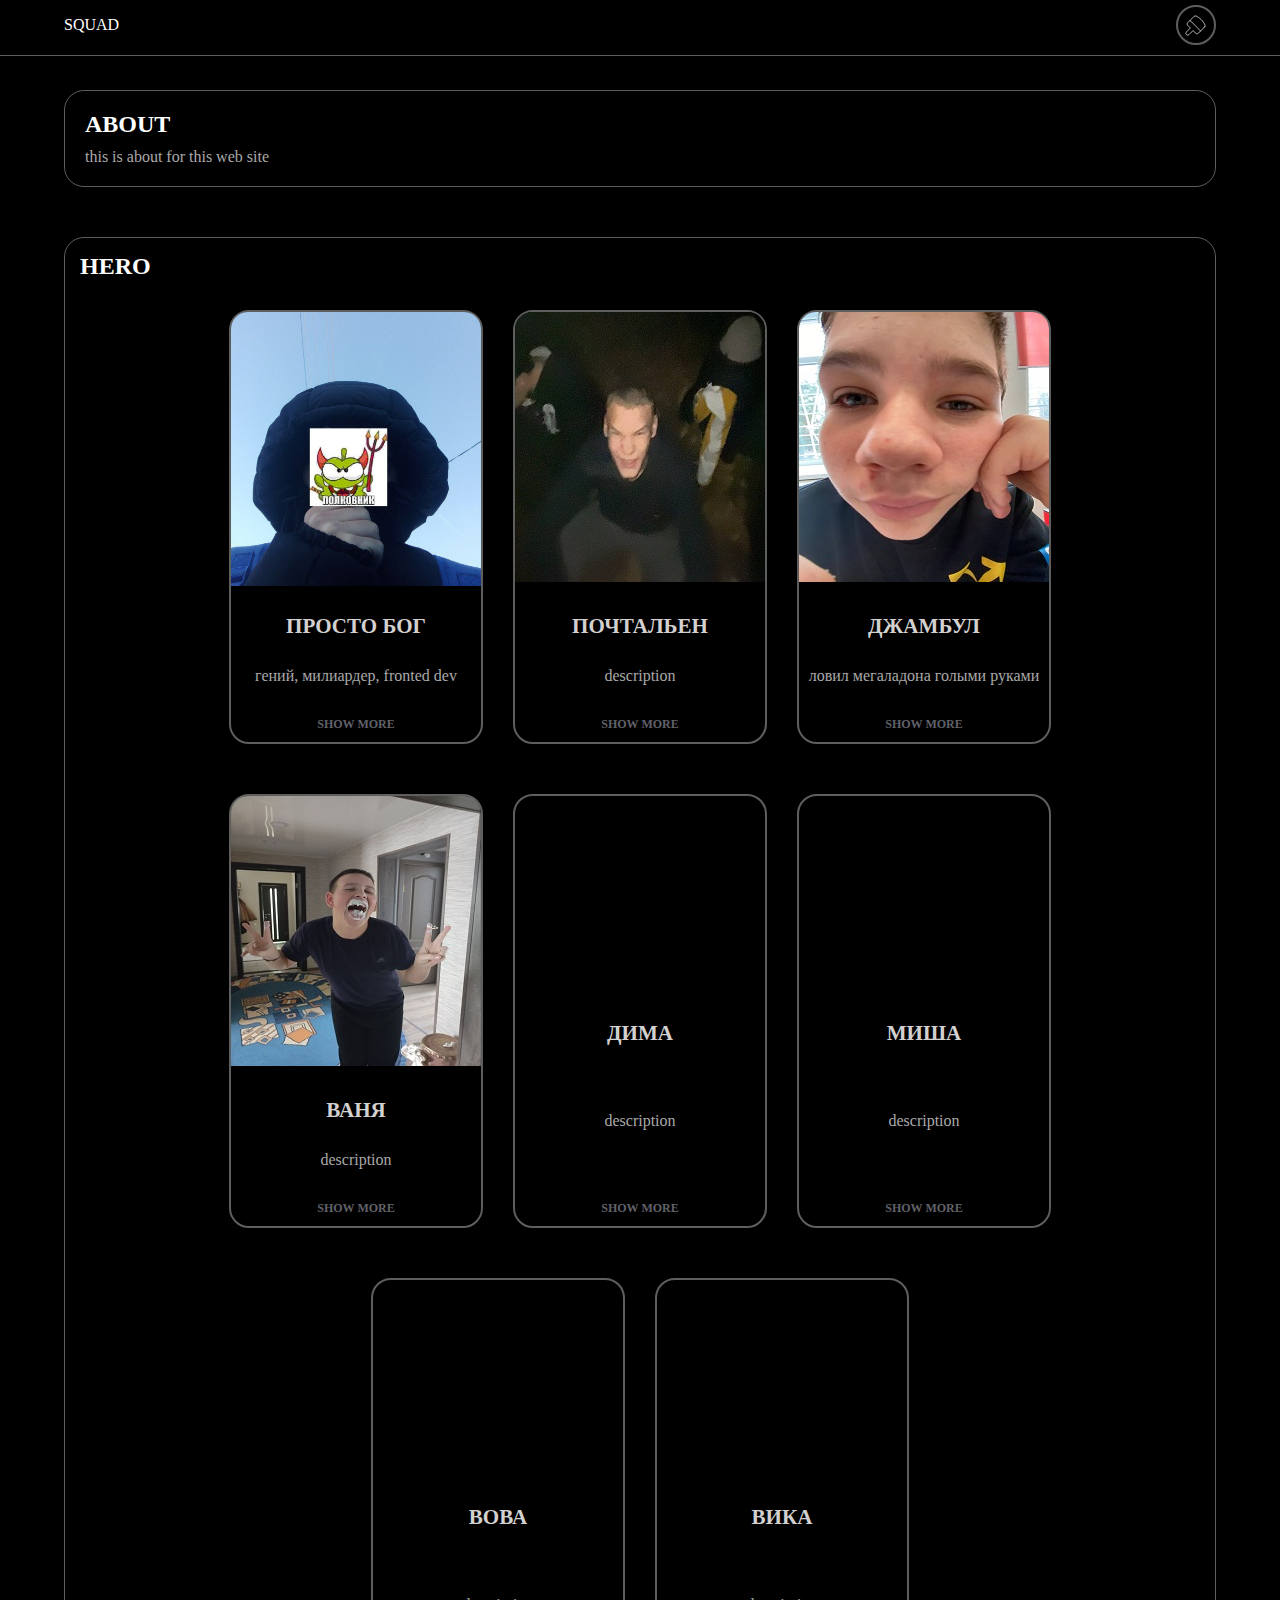
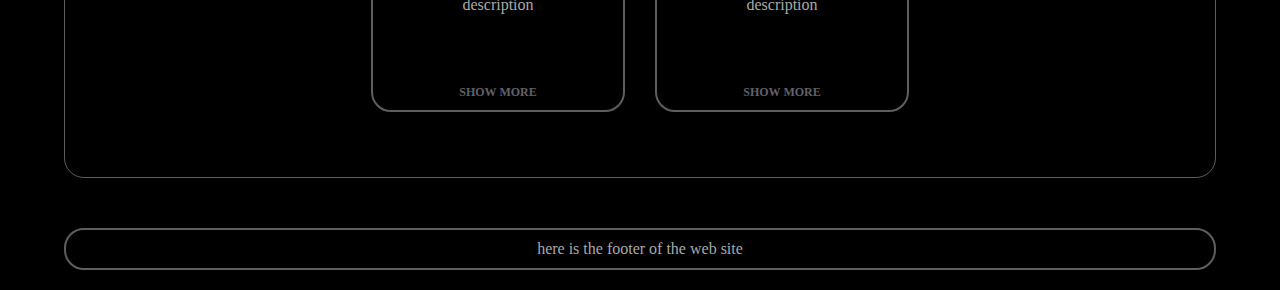
==== index.html @ 808b36e7 "Add files via upload" ====
<!DOCTYPE html>
<html lang="en">
<head>
    <meta charset="UTF-8">
    <meta http-equiv="X-UA-Compatible" content="IE=edge">
    <meta name="viewport" content="width=device-width, initial-scale=1.0">
    <title>web</title>
    <link rel="stylesheet" href="style.css">
</head>
<body class="">
    <header class="black-mode">
            <div class="container">
                <div class="header-box">
                    <a class="logo"  href="#">squad</a>
                    <div class="menu">
                        <button class="thems"><div class="svg-logo svg-logo-white"></div></button>
                    </div>
                </div>
            </div>
    </header>
    <main>
        <div class="container">
            <section class="about">
                <div class="about-head"><h2>about</h2></div>
                <div class="about-content"><p>this is about for this web site</p></div>
            </section>
            <section class="heros">
                <div class="hero-head">
                    <h2>hero</h2>
                </div>
                <div class="hero-content">
                        <div class="card">
                            <div class="card-image">
                                <img src="images/god.jpg" alt="">
                            </div>
                            <div class="card-info">
                                <div class="card-name">
                                    <h3>просто бог</h3>
                                </div>
                                <div class="card-description">
                                    <p>гений, милиардер, fronted dev</p>
                                </div>
                            </div>
                            <a class="show-more" href="profile/god.html">show more</a>
                        </div>
                        <div class="card">
                            <div class="card-image">
                                <img src="images/danil.jpg" alt="">
                            </div>
                            <div class="card-info">
                                <div class="card-name">
                                    <h3>почтальен</h3>
                                </div>
                                <div class="card-description">
                                    <p>description</p>
                                </div>
                            </div>
                            <a class="show-more" href="">show more</a>
                        </div>
                        <div class="card">
                            <div class="card-image">
                                <img src="images/serGay.jpg" alt="">
                            </div>
                            <div class="card-info">
                                <div class="card-name">
                                    <h3>джамбул</h3>
                                </div>
                                <div class="card-description">
                                    <p>ловил мегаладона голыми руками</p>
                                </div>
                            </div>
                            <a class="show-more" href="">show more</a>
                        </div>
                        <div class="card">
                            <div class="card-image">
                                <img src="images/vania.jpg" alt="">
                            </div>
                            <div class="card-info">
                                <div class="card-name">
                                    <h3>ваня</h3>
                                </div>
                                <div class="card-description">
                                    <p>description</p>
                                </div>
                            </div>
                            <a class="show-more" href="">show more</a>
                        </div>
                        <div class="card">
                            <div class="card-image">
                                <img src="" alt="">
                            </div>
                            <div class="card-info">
                                <div class="card-name">
                                    <h3>дима</h3>
                                </div>
                                <div class="card-description">
                                    <p>description</p>
                                </div>
                            </div>
                            <a class="show-more" href="">show more</a>
                        </div>
                        <div class="card">
                            <div class="card-image">
                                <img src="" alt="">
                            </div>
                            <div class="card-info">
                                <div class="card-name">
                                    <h3>миша</h3>
                                </div>
                                <div class="card-description">
                                    <p>description</p>
                                </div>
                            </div>
                            <a class="show-more" href="">show more</a>
                        </div>
                        <div class="card">
                            <div class="card-image">
                                <img src="" alt="">
                            </div>
                            <div class="card-info">
                                <div class="card-name">
                                    <h3>вова</h3>
                                </div>
                                <div class="card-description">
                                    <p>description</p>
                                </div>
                            </div>
                            <a class="show-more" href="">show more</a>
                        </div>
                        <div class="card">
                            <div class="card-image">
                                <img src="" alt="">
                            </div>
                            <div class="card-info">
                                <div class="card-name">
                                    <h3>вика</h3>
                                </div>
                                <div class="card-description">
                                    <p>description</p>
                                </div>
                            </div>
                            <a class="show-more" href="">show more</a>
                        </div>
                </div>
            </section>
        </div>
     </main>
     <div class="container">
        <footer>
            <p>here is the footer of the web site</p>
        </footer>
     </div>
</body>
</html>
---- style.css ----
body    {
    margin: 0px;
    width: 100%;
    box-sizing: border-box;
    background-color: black;
    text-transform: uppercase;
    font-family: 'Microsoft PhagsPa';
    font-weight: 500;
    color: white;
}

a   {
    text-decoration: none;
    color: white;
}

h1,h2,h3,h4,h5,h6,p {
    margin: 0px;
}

.white-mode  {
    background-color: whitesmoke;
    color:black;
}

.white-img   {
    color: aliceblue;
} 

.black-mode  {
    background-color: black;
}

.container  {
    width: 90%;
    margin: 0px auto;
    display: flex;
    flex-direction: column;
}

header  {
    width: 100%;
    height: 50px;
    display: flex;
    align-items: center;
    margin-bottom: 50px;
    border-bottom: 1px solid rgb(95, 94, 94);
    padding-bottom: 5px;
    position: fixed;
}

.header-box     {
    display: flex;
    flex-wrap: wrap;
    justify-content: space-between;
    align-items: center;
    width: 100%;
}

.thems  {
    border-radius: 50%;
    padding: 5px;
    width: 40px;
    height: 40px;
    border: 2px rgb(95, 94, 94) solid;
    background-color: transparent ;
}

.svg-logo-white   {
    height: 25px;
    width: 25px;
    background: url(images/icon/icon-white.svg);
}

.svg-logo-black  {
    height: 25px;
    width: 25px;
    background: url(images/icon/icon-black.svg);
}

.about {
    margin-bottom: 50px;
    margin-top: 90px;
    padding: 20px;
    border: 1px solid rgb(95, 94, 94);
    border-radius: 20px;
}

.about-head {
    margin-bottom: 10px;
}

.about-content  {
    word-break: break-all;
    color: darkgray;
    text-transform: none;
}

.heros {
    padding: 15px;
    border: 1px solid rgb(95, 94, 94);
    border-radius: 20px;
    margin-bottom: 50px;
}

.hero-head  {
    margin-bottom: 30px;
}

.hero-content   {
    display: flex;
    justify-content: center;
    flex-wrap: wrap;
}

.card   {
    width: 250px;
    height: 430px;
    display: flex;
    border-radius: 20px;
    border: 2px solid rgb(95, 94, 94);
    flex-direction: column;
    align-items: center;
    margin: 0px 15px 50px 15px;
}

.card-image {
    height: 270px;
    width: 100%;
}

.card-image  img{
    width: 100%;
    height: 270px;
    height: auto;
    border-radius: 17px 17px 0px 0px;
}

.card-info  {
    box-sizing: border-box;
    display: flex;
    width: 100%;
    height: 100%;
    flex-direction: column;
    justify-content: space-evenly;
    padding: 5px;
    align-items: center;
}

.card-name  {
    font-size: 18px;
    font-weight: 500;
    color: rgb(211, 208, 208);
}

.card-description    {
    color:darkgray ;
    font-size: 16px;
    font-weight: 500;
    text-transform: none;
    text-align: center;
}

.show-more  {
    font-size: 12px;
    color: rgb(97, 97, 105);
    font-weight: 600;
    transition: .4s;
    margin-bottom: 10px;
}

.show-more:hover    {
    color: rgb(75, 75, 99);
}

footer  {
    display: flex;
    padding: 10px;
    margin-bottom: 20px;
    border-radius: 20px;
    border: 2px solid rgb(95, 94, 94);
    color: darkgrey;
    text-transform: none;
    justify-content: center;
}
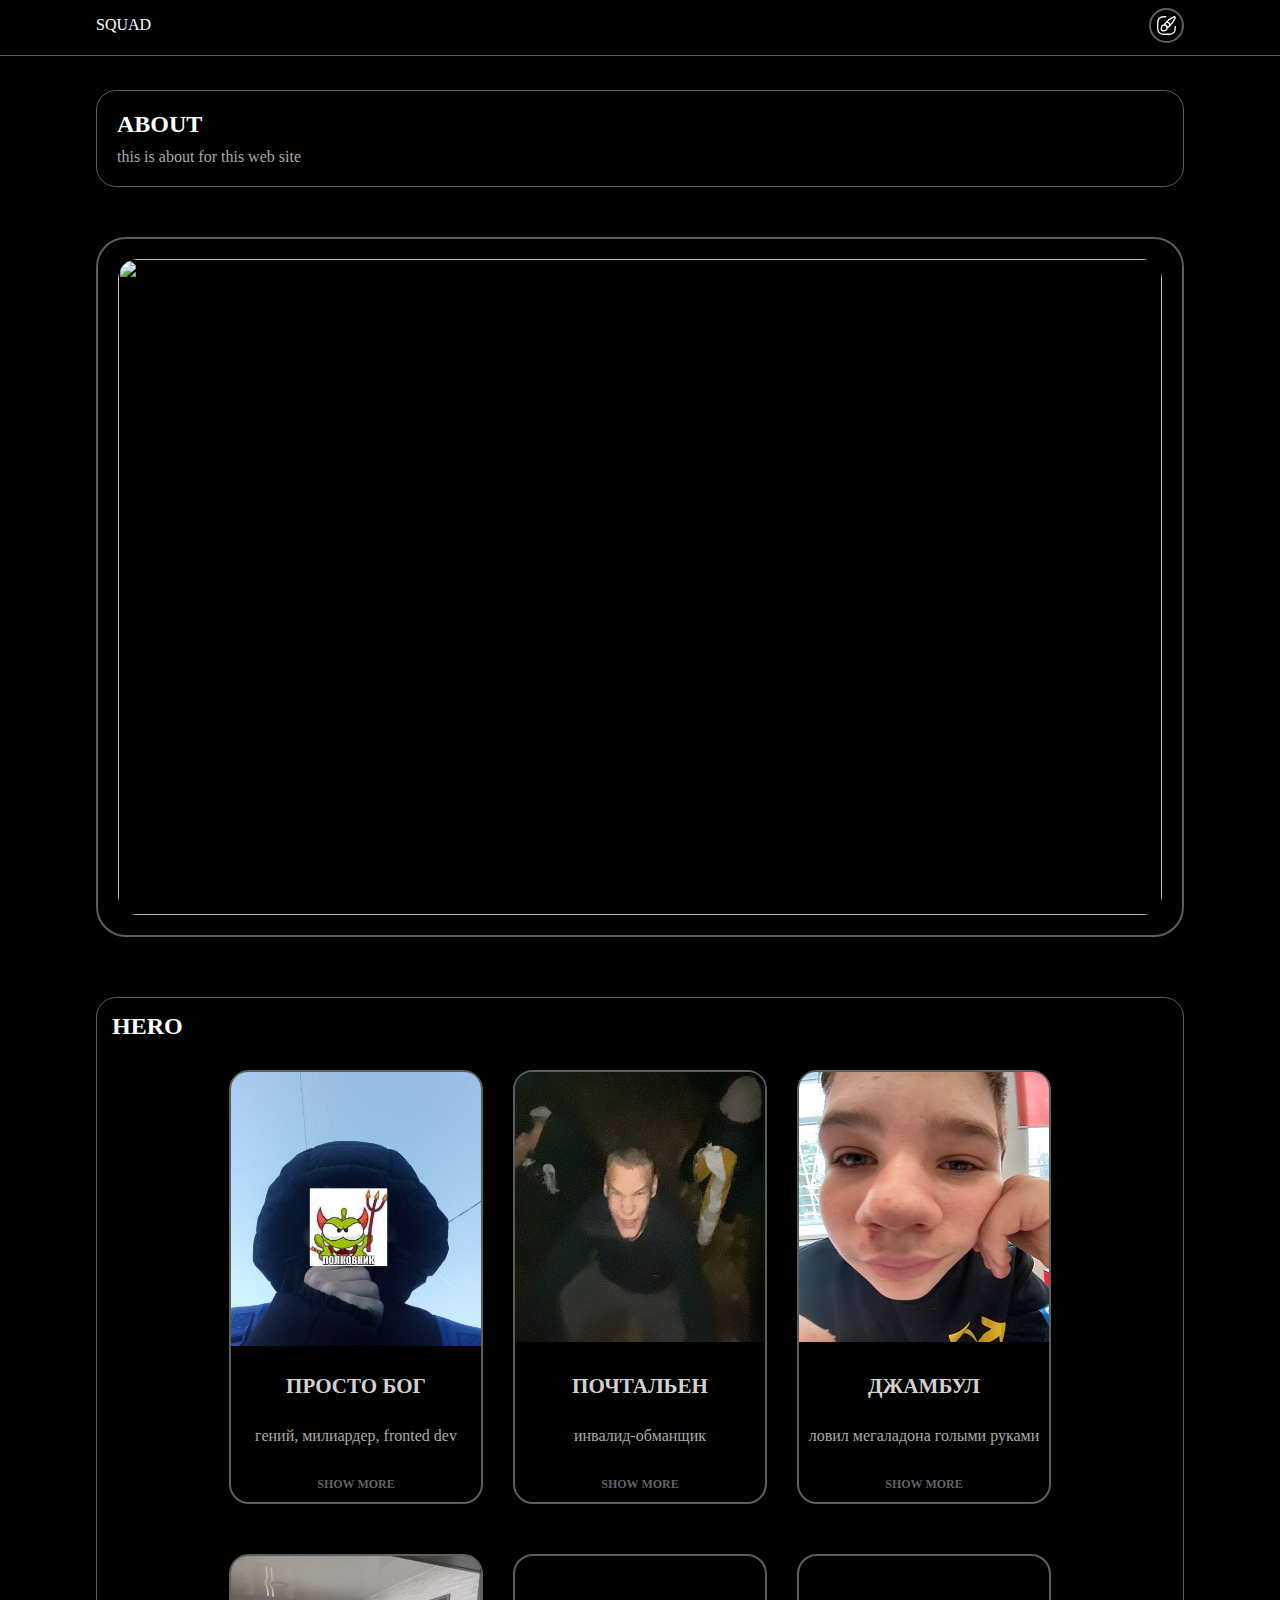
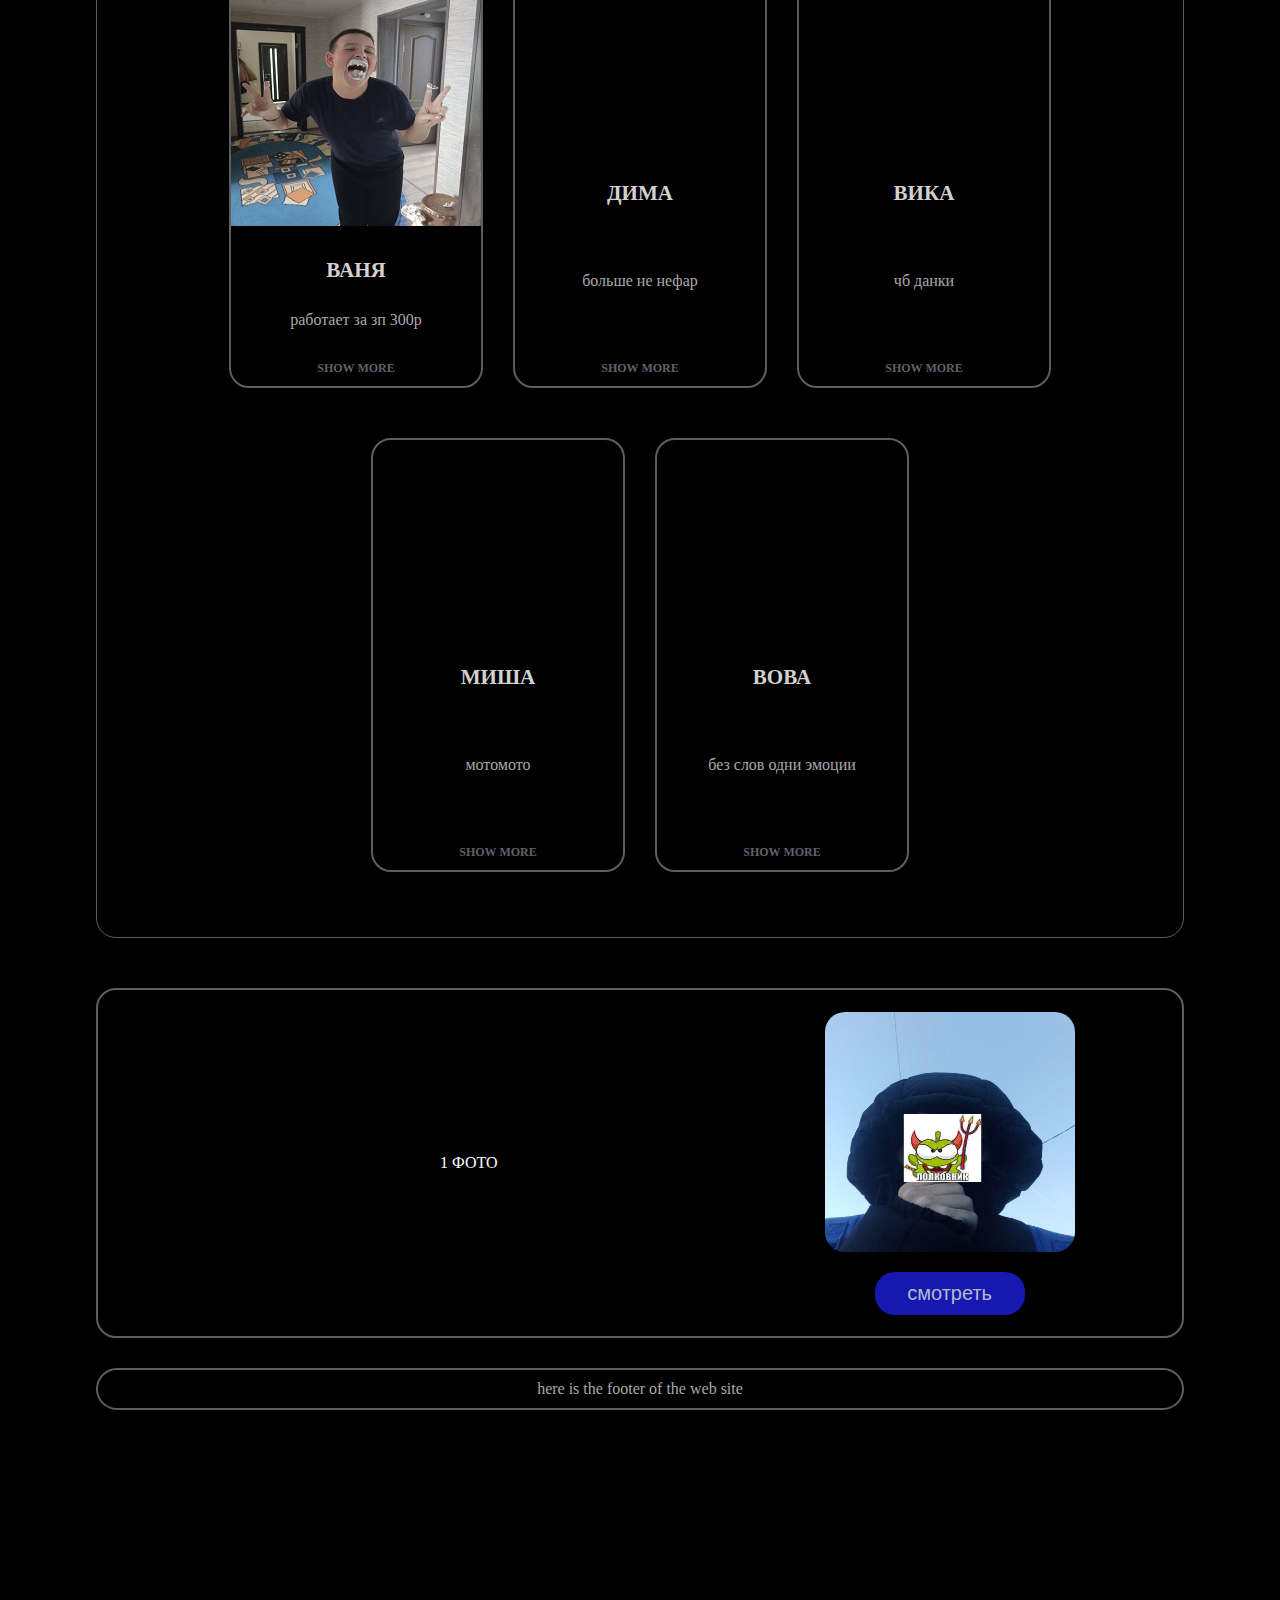
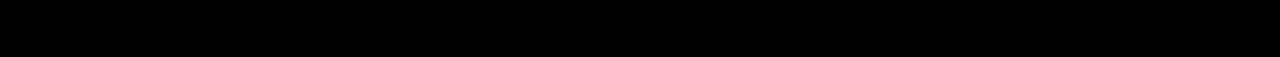
==== commit 21fe1ecb: "Add files via upload" ====
--- a/index.html
+++ b/index.html
@@ -5,15 +5,46 @@
     <meta http-equiv="X-UA-Compatible" content="IE=edge">
     <meta name="viewport" content="width=device-width, initial-scale=1.0">
     <title>web</title>
-    <link rel="stylesheet" href="style.css">
+    <link rel="stylesheet" href="css/style.css">
+    <link rel="stylesheet" href="css/black-style.css">
+    <script src="main.js" defer></script>
 </head>
 <body class="">
-    <header class="black-mode">
+    <script>
+            const theme = localStorage.getItem("theme")
+            if (theme)  {
+                document.body.classList.add(theme)
+            }
+    </script>
+    <header class="">
             <div class="container">
                 <div class="header-box">
                     <a class="logo"  href="#">squad</a>
                     <div class="menu">
-                        <button class="thems"><div class="svg-logo svg-logo-white"></div></button>
+                        <button class="thems">
+                            <svg viewBox="0 0 24 24"
+                             fill="none" 
+                             class="black-logo">
+                             <g id="SVGRepo_bgCarrier" stroke-width="0"></g>
+                             <g id="SVGRepo_tracerCarrier" stroke-linecap="round" stroke-linejoin="round"></g>
+                             <g id="SVGRepo_iconCarrier"> 
+                                <path d="M10.97 2H8.97C3.97 2 1.97 4 1.97 9V15C1.97 20 3.97 22 8.97 22H14.97C19.97 22 21.97 20 21.97 15V13" stroke="#292D32" stroke-width="1.5" stroke-linecap="round" stroke-linejoin="round"></path>
+                                <path d="M21.88 3.55998C20.65 6.62998 17.56 10.81 14.98 12.88L13.4 14.14C13.2 14.29 13 14.41 12.77 14.5C12.77 14.35 12.76 14.2 12.74 14.04C12.65 13.37 12.35 12.74 11.81 12.21C11.26 11.66 10.6 11.35 9.92 11.26C9.76 11.25 9.6 11.24 9.44 11.25C9.53 11 9.66 10.77 9.83 10.58L11.09 8.99998C13.16 6.41998 17.35 3.30998 20.41 2.07998C20.88 1.89998 21.34 2.03998 21.63 2.32998C21.93 2.62998 22.07 3.08998 21.88 3.55998Z" stroke="#292D32" stroke-width="1.5" stroke-linecap="round" stroke-linejoin="round"></path> 
+                                <path d="M12.78 14.49C12.78 15.37 12.44 16.21 11.81 16.85C11.32 17.34 10.66 17.68 9.87 17.78L7.9 17.99C6.83 18.11 5.91 17.2 6.03 16.11L6.24 14.14C6.43 12.39 7.89 11.27 9.45 11.24C9.61 11.23 9.77 11.24 9.93 11.25C10.61 11.34 11.27 11.65 11.82 12.2C12.36 12.74 12.66 13.36 12.75 14.03C12.77 14.19 12.78 14.35 12.78 14.49Z" stroke="#292D32" stroke-width="1.5" stroke-linecap="round" stroke-linejoin="round"></path> <path d="M15.82 11.9799C15.82 9.88994 14.13 8.18994 12.03 8.18994" stroke="#292D32" stroke-width="1.5" stroke-linecap="round" stroke-linejoin="round"></path> 
+                            </g></svg>
+
+                            <svg viewBox="0 0 24 24"
+                             fill="none" 
+                             class="white-logo">
+                             <g id="SVGRepo_bgCarrier" stroke-width="0"></g>
+                             <g id="SVGRepo_tracerCarrier" stroke-linecap="round" stroke-linejoin="round"></g>
+                             <g id="SVGRepo_iconCarrier"> 
+                                <path d="M10.97 2H8.97C3.97 2 1.97 4 1.97 9V15C1.97 20 3.97 22 8.97 22H14.97C19.97 22 21.97 20 21.97 15V13" stroke="#ffffff" stroke-width="1.5" stroke-linecap="round" stroke-linejoin="round"></path>
+                                <path d="M21.88 3.55998C20.65 6.62998 17.56 10.81 14.98 12.88L13.4 14.14C13.2 14.29 13 14.41 12.77 14.5C12.77 14.35 12.76 14.2 12.74 14.04C12.65 13.37 12.35 12.74 11.81 12.21C11.26 11.66 10.6 11.35 9.92 11.26C9.76 11.25 9.6 11.24 9.44 11.25C9.53 11 9.66 10.77 9.83 10.58L11.09 8.99998C13.16 6.41998 17.35 3.30998 20.41 2.07998C20.88 1.89998 21.34 2.03998 21.63 2.32998C21.93 2.62998 22.07 3.08998 21.88 3.55998Z" stroke="#ffffff" stroke-width="1.5" stroke-linecap="round" stroke-linejoin="round"></path> 
+                                <path d="M12.78 14.49C12.78 15.37 12.44 16.21 11.81 16.85C11.32 17.34 10.66 17.68 9.87 17.78L7.9 17.99C6.83 18.11 5.91 17.2 6.03 16.11L6.24 14.14C6.43 12.39 7.89 11.27 9.45 11.24C9.61 11.23 9.77 11.24 9.93 11.25C10.61 11.34 11.27 11.65 11.82 12.2C12.36 12.74 12.66 13.36 12.75 14.03C12.77 14.19 12.78 14.35 12.78 14.49Z" stroke="#ffffff" stroke-width="1.5" stroke-linecap="round" stroke-linejoin="round"></path> <path d="M15.82 11.9799C15.82 9.88994 14.13 8.18994 12.03 8.18994" stroke="#ffffff" stroke-width="1.5" stroke-linecap="round" stroke-linejoin="round"></path> 
+                            </g></svg>
+
+                        </button>
                     </div>
                 </div>
             </div>
@@ -24,6 +55,9 @@
                 <div class="about-head"><h2>about</h2></div>
                 <div class="about-content"><p>this is about for this web site</p></div>
             </section>
+            <section class="family-img">
+                <img src="images/family-img.jpg" alt="">
+            </section>
             <section class="heros">
                 <div class="hero-head">
                     <h2>hero</h2>
@@ -52,10 +86,10 @@
                                     <h3>почтальен</h3>
                                 </div>
                                 <div class="card-description">
-                                    <p>description</p>
-                                </div>
-                            </div>
-                            <a class="show-more" href="">show more</a>
+                                    <p>инвалид-обманщик</p>
+                                </div>
+                            </div>
+                            <a class="show-more" href="profile/danil.html">show more</a>
                         </div>
                         <div class="card">
                             <div class="card-image">
@@ -69,7 +103,7 @@
                                     <p>ловил мегаладона голыми руками</p>
                                 </div>
                             </div>
-                            <a class="show-more" href="">show more</a>
+                            <a class="show-more" href="profile/sergay.html">show more</a>
                         </div>
                         <div class="card">
                             <div class="card-image">
@@ -80,72 +114,97 @@
                                     <h3>ваня</h3>
                                 </div>
                                 <div class="card-description">
-                                    <p>description</p>
-                                </div>
-                            </div>
-                            <a class="show-more" href="">show more</a>
-                        </div>
-                        <div class="card">
-                            <div class="card-image">
-                                <img src="" alt="">
+                                    <p>работает за зп 300р</p>
+                                </div>
+                            </div>
+                            <a class="show-more" href="profile/vania.html">show more</a>
+                        </div>
+                        <div class="card">
+                            <div class="card-image">
+                                <img src="images/dima.jpg" alt="">
                             </div>
                             <div class="card-info">
                                 <div class="card-name">
                                     <h3>дима</h3>
                                 </div>
                                 <div class="card-description">
-                                    <p>description</p>
-                                </div>
-                            </div>
-                            <a class="show-more" href="">show more</a>
-                        </div>
-                        <div class="card">
-                            <div class="card-image">
-                                <img src="" alt="">
+                                    <p>больше не нефар</p>
+                                </div>
+                            </div>
+                            <a class="show-more" href="profile/dima.html">show more</a>
+                        </div>
+                        <div class="card">
+                            <div class="card-image">
+                                <img src="images/vika.jpg" alt="">
+                            </div>
+                            <div class="card-info">
+                                <div class="card-name">
+                                    <h3>вика</h3>
+                                </div>
+                                <div class="card-description">
+                                    <p>чб данки</p>
+                                </div>
+                            </div>
+                            <a class="show-more" href="profile/vika.html">show more</a>
+                        </div>
+                        <div class="card">
+                            <div class="card-image">
+                                <img src="images/misha.jpg" alt="">
                             </div>
                             <div class="card-info">
                                 <div class="card-name">
                                     <h3>миша</h3>
                                 </div>
                                 <div class="card-description">
-                                    <p>description</p>
-                                </div>
-                            </div>
-                            <a class="show-more" href="">show more</a>
-                        </div>
-                        <div class="card">
-                            <div class="card-image">
-                                <img src="" alt="">
+                                    <p>мотомото</p>
+                                </div>
+                            </div>
+                            <a class="show-more" href="profile/misha.html">show more</a>
+                        </div>
+                        <div class="card">
+                            <div class="card-image">
+                                <img src="images/vova.jpg" alt="">
                             </div>
                             <div class="card-info">
                                 <div class="card-name">
                                     <h3>вова</h3>
                                 </div>
                                 <div class="card-description">
-                                    <p>description</p>
-                                </div>
-                            </div>
-                            <a class="show-more" href="">show more</a>
-                        </div>
-                        <div class="card">
-                            <div class="card-image">
-                                <img src="" alt="">
-                            </div>
-                            <div class="card-info">
-                                <div class="card-name">
-                                    <h3>вика</h3>
-                                </div>
-                                <div class="card-description">
-                                    <p>description</p>
-                                </div>
-                            </div>
-                            <a class="show-more" href="">show more</a>
+                                    <p>без слов одни эмоции</p>
+                                </div>
+                            </div>
+                            <a class="show-more" href="profile/vova.html">show more</a>
                         </div>
                 </div>
             </section>
         </div>
      </main>
      <div class="container">
+        <section>
+            <div class="galery">
+                <div class="galery-box" id="1">
+                    <div class="modal">
+                        <span class="close-button">&times</span>
+                        <video class="video" src="" controls></video>
+                    </div>
+                    <div class="galery-desc">
+                        1 фото
+                    </div>
+                    <div class="galery-content">
+                        <img class="preview-video" src="images/god.jpg" alt="">
+                        <button class="play-button">смотреть</button>
+                    </div>
+                </div>
+                <div class="galery-box" id="2">
+                    <div class="galery-desc">
+
+                    </div>
+                    <div class="galery-content">
+
+                    </div>
+                </div>
+            </div>
+        </section>
         <footer>
             <p>here is the footer of the web site</p>
         </footer>
--- a/css/style.css
+++ b/css/style.css
@@ -0,0 +1,344 @@
+ * {
+    transition: .1s;
+}
+
+body    {
+    margin: 0px;
+    width: 100%;
+    box-sizing: border-box;
+    background-color: black;
+    text-transform: uppercase;
+    font-family: 'Microsoft PhagsPa';
+    font-weight: 500;
+    color: white;
+}
+
+a   {
+    text-decoration: none;
+    color: white;
+}
+
+h1,h2,h3,h4,h5,h6,p {
+    margin: 0px;
+}
+
+.white-mode  {
+    background-color: whitesmoke;
+    color:black;
+}
+
+.white-img   {
+    color: aliceblue;
+} 
+
+.black-mode  {
+    background-color: black;
+    color: azure;
+}
+
+.container  {
+    width: 85%;
+    margin: 0px auto;
+    display: flex;
+    flex-direction: column;
+}
+
+header  {
+    width: 100%;
+    height: 50px;
+    display: flex;
+    align-items: center;
+    margin-bottom: 50px;
+    border-bottom: 1px solid rgb(95, 94, 94);
+    padding-bottom: 5px;
+    position: fixed;
+    background-color: black;
+}
+
+.header-box     {
+    display: flex;
+    flex-wrap: wrap;
+    justify-content: space-between;
+    align-items: center;
+    width: 100%;
+}
+
+.thems  {
+    border-radius: 50%;
+    padding: 5px;
+    width: 35px;
+    height: 35px;
+    border: 2px rgb(95, 94, 94) solid;
+    background-color: transparent ;
+    cursor: pointer;
+}
+
+.white-logo {
+    display: inline;
+}
+
+.black-logo {
+    display: none;
+}
+
+.about {
+    margin-bottom: 50px;
+    margin-top: 90px;
+    padding: 20px;
+    border: 1px solid rgb(95, 94, 94);
+    border-radius: 20px;
+}
+
+.about-head {
+    margin-bottom: 10px;
+}
+
+.about-content  {
+    word-break: break-all;
+    color: darkgray;
+    text-transform: none;
+}
+
+.family-img {
+    box-sizing: border-box;
+    padding: 20px;
+    height: 700px;
+    width: 100%;
+    margin-bottom: 60px;
+    border: 2px solid rgb(95, 94, 94);
+    border-radius: 30px;
+}
+
+.family-img  img {
+    width: 100%;
+    height: 100%;
+    border-radius: 20px;
+}
+
+.heros {
+    padding: 15px;
+    border: 1px solid rgb(95, 94, 94);
+    border-radius: 20px;
+    margin-bottom: 50px;
+}
+
+.hero-head  {
+    margin-bottom: 30px;
+}
+
+.hero-content   {
+    display: flex;
+    justify-content: center;
+    flex-wrap: wrap;
+}
+
+.card   {
+    width: 250px;
+    height: 430px;
+    display: flex;
+    border-radius: 20px;
+    border: 2px solid rgb(95, 94, 94);
+    flex-direction: column;
+    align-items: center;
+    margin: 0px 15px 50px 15px;
+}
+
+.card-image {
+    height: 270px;
+    width: 100%;
+}
+
+.card-image  img{
+    width: 100%;
+    height: 270px;
+    height: auto;
+    border-radius: 17px 17px 0px 0px;
+}
+
+.card-info  {
+    box-sizing: border-box;
+    display: flex;
+    width: 100%;
+    height: 100%;
+    flex-direction: column;
+    justify-content: space-evenly;
+    padding: 5px;
+    align-items: center;
+}
+
+.card-name  {
+    font-size: 18px;
+    font-weight: 500;
+    color: rgb(211, 208, 208);
+}
+
+.card-description    {
+    color:darkgray ;
+    font-size: 16px;
+    font-weight: 500;
+    text-transform: none;
+    text-align: center;
+}
+
+.show-more  {
+    font-size: 12px;
+    color: rgb(97, 97, 105);
+    font-weight: 600;
+    transition: .4s;
+    margin-bottom: 10px;
+}
+
+.show-more:hover    {
+    color: rgb(75, 75, 99);
+}
+
+.galery {
+    width: 100%;
+    height: 350px;
+    border: 2px solid rgb(95, 94, 94);
+    border-radius: 20px;
+    padding: 15px;
+    margin-bottom: 30px;
+    box-sizing: border-box;
+}
+
+.galery-box {
+    width: 100%;
+    height: 100%;
+    display: flex;
+    margin-bottom: 20px;
+    justify-content: space-evenly;
+    align-items: center;
+}
+
+.modal  {
+    display: none;
+    position: fixed;
+    z-index: 2;
+    width: 100%;
+    height: 100%;
+    overflow: auto;
+    background-color: rgba(0,0,0,0.3);
+    filter: blur(20px);
+}
+
+.modal-content  {
+    margin: 15% auto;
+    height: 100%;
+    width: 80%;
+    padding: 20px;
+    border: 1px solid #888;
+    display: flex;
+    flex-direction: column;
+    border-radius: 30px;
+}
+
+.video {
+    width: 100%;
+    height: 95%;
+}
+
+.close-button   {
+    color: #aaa;
+    float: right;
+    font-size: 40px;
+    font-weight: bold;
+    cursor: pointer;
+    content: '/2716';
+    padding: 8px;
+    border-radius: 50%;
+    border: 1px solid #aaa;
+    transition:  .3s;
+    width: 43px;
+    height: 43px;
+    margin-bottom: 30px;
+    text-align: center;
+}
+
+.close-button:hover {
+    background-color: #f44336;
+    color: aliceblue;
+}
+
+.galery-desc    {
+    width: 50%;
+    height: 100%;
+    text-align: center;
+    display: flex;
+    justify-content: center;
+    align-items: center;
+}
+
+.galery-content {
+    display: flex;
+    flex-direction: column;
+    align-items: center;
+}
+
+.play-button    {
+    display: inline-block;
+    background-color: rgb(23, 23, 177);
+    border: none;
+    border-radius: 20px;
+    padding: 10px;
+    width: 150px;
+    color: rgb(176, 188, 199);
+    font-size: 20px;
+    text-align: center;
+    margin-top: 20px;
+    transition: .3s;
+    cursor: pointer;
+}
+
+.play-button:hover    {
+    background-color: rgb(55, 55, 179);
+}
+
+.preview-video  {
+    width: 250px;
+    height: 240px;
+    border-radius: 20px;
+}
+
+footer  {
+    display: flex;
+    padding: 10px;
+    margin-bottom: 20px;
+    border-radius: 30px;
+    border: 2px solid rgb(95, 94, 94);
+    color: darkgrey;
+    text-transform: none;
+    justify-content: center;
+}
+
+@media  (max-width: 1200px)  {
+    .family-img {
+        height: 500px;
+        padding: 15px
+    };
+}
+
+@media  (max-width: 900px)  {
+    .family-img {
+        height: 400px;
+        padding: 15px
+    };
+}
+
+@media  (max-width: 700px)  {
+    .family-img {
+        height: 300px;
+        padding: 15px
+    };
+}
+
+@media  (max-width: 470px)  {
+    .family-img {
+        height: 230px;
+        padding: 15px;
+    }
+
+    .container  {
+        width: 90%;
+    }
+}--- a/css/black-style.css
+++ b/css/black-style.css
@@ -0,0 +1,46 @@
+body.black * {
+    color: black;
+    transition: .2s;
+}
+
+.black  {
+    background-color: rgb(230, 234, 238);
+    color: black;
+}
+
+body.black header  {
+    background-color: rgb(230, 234, 238);
+    color: black;
+}
+
+body.black header .logo {
+    color: black;
+}
+
+body.black a
+body.black p 
+body.black h1
+body.black h2
+body.black h3
+body.black h4
+body.black h5
+body.black h6   {
+    color: black; 
+    transition: background-color .4s;
+}
+
+body.black .white-logo   {
+    display: none;
+}
+
+body.black .black-logo   {
+    display: inline;
+}
+
+body.black .about-content    {
+    color: black;
+}
+
+body    {
+    transition: background-color .2s;
+}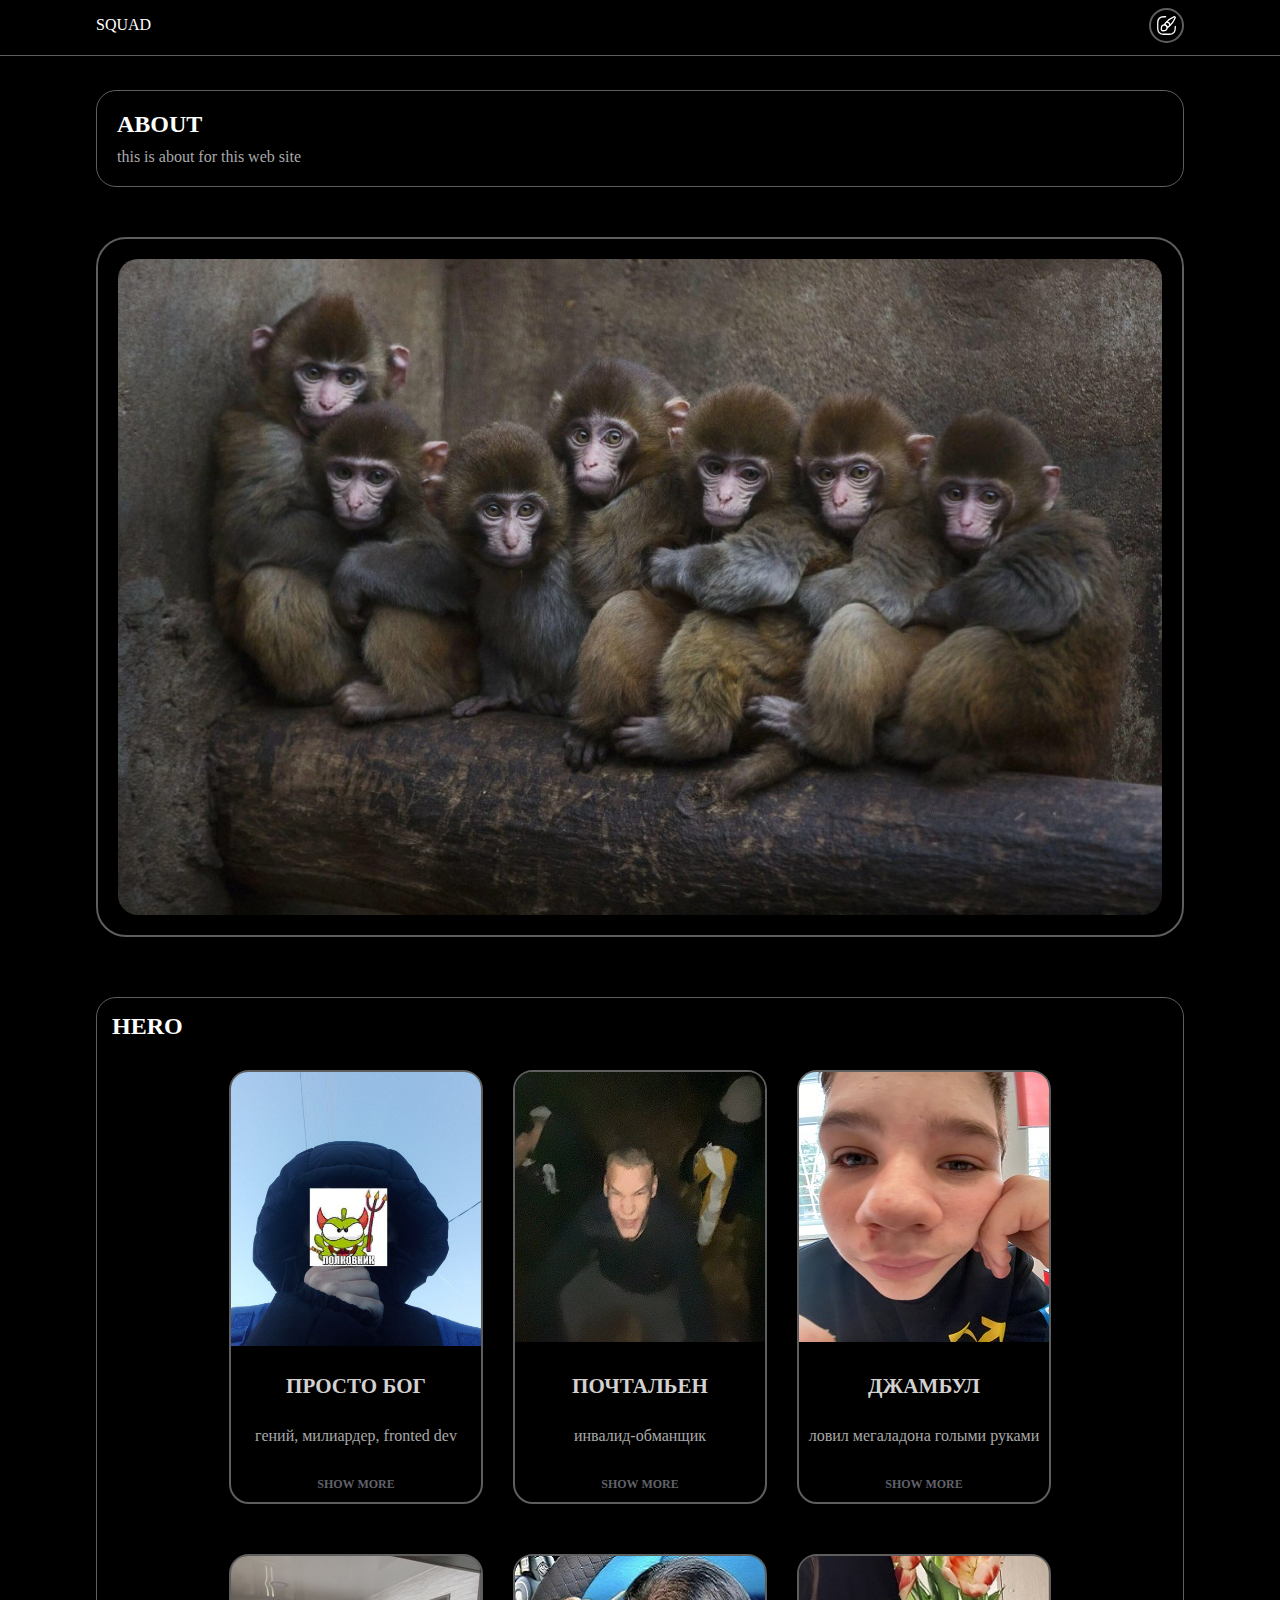
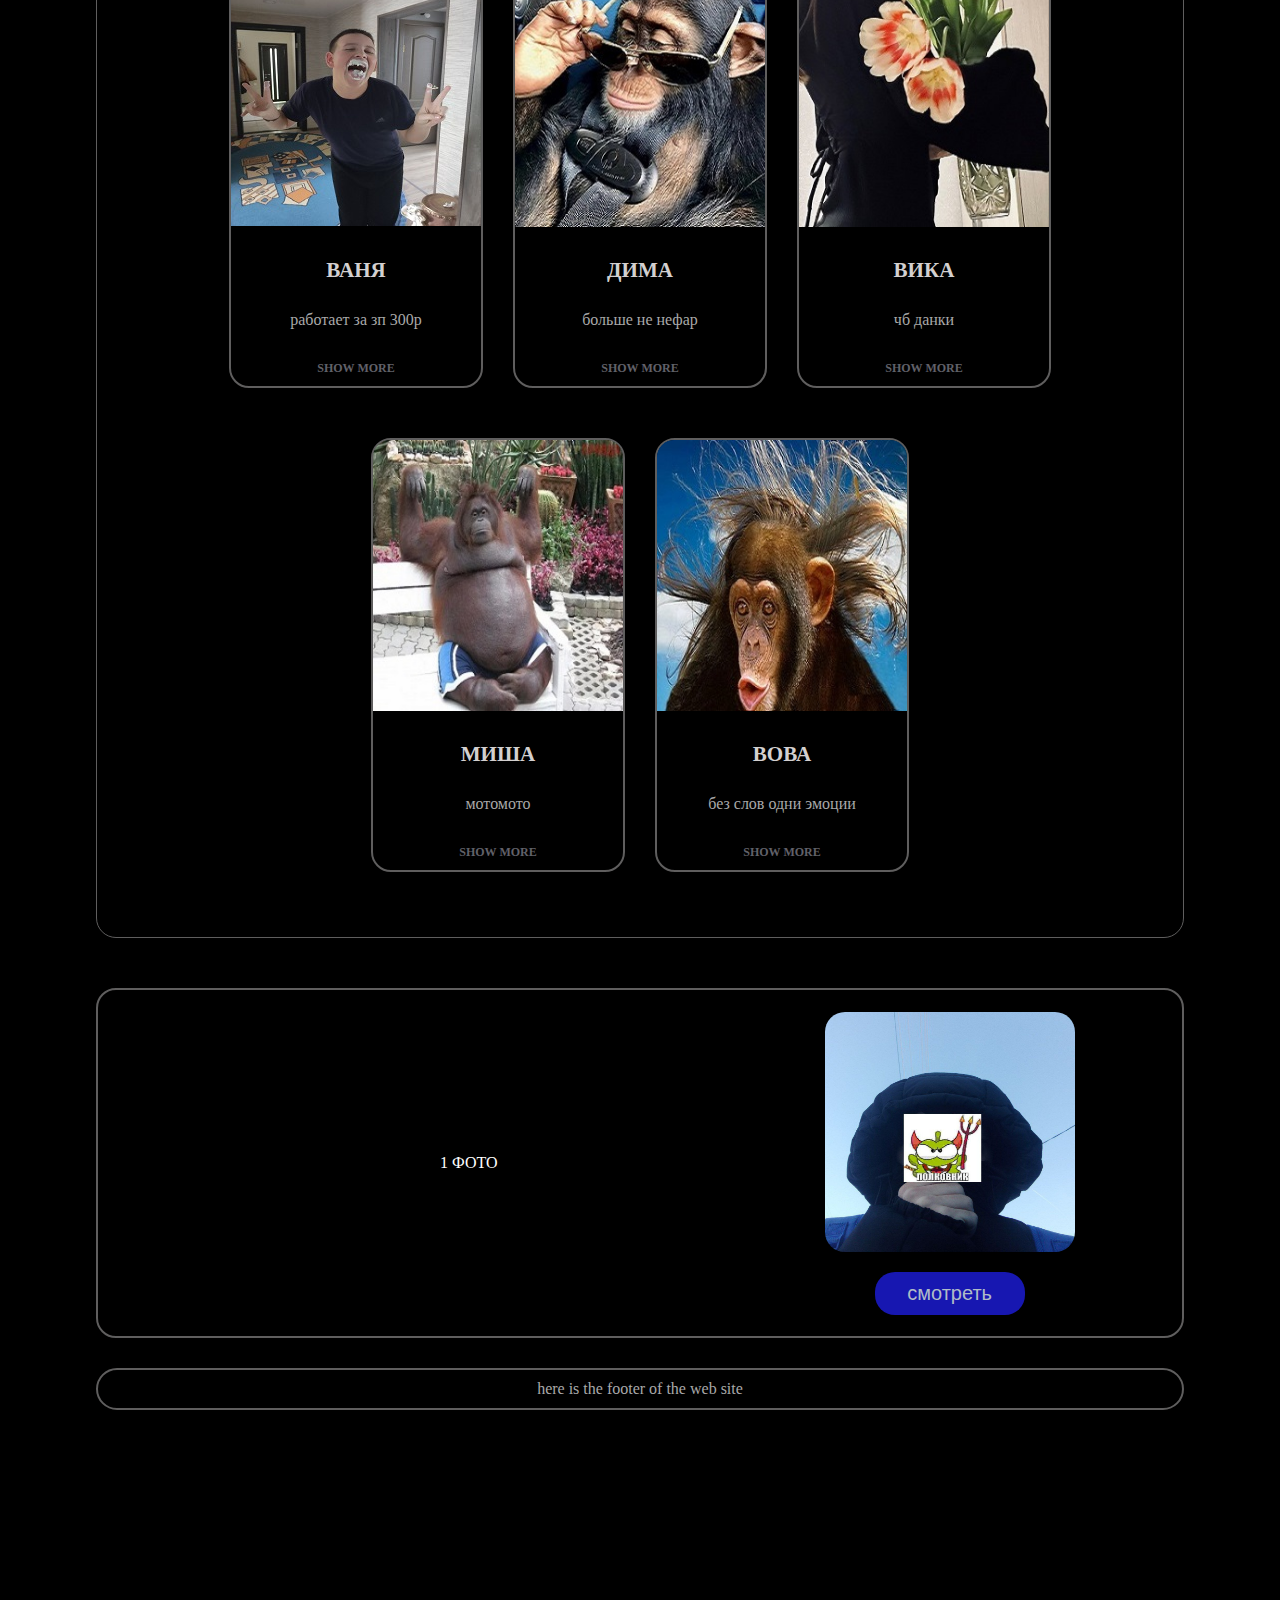
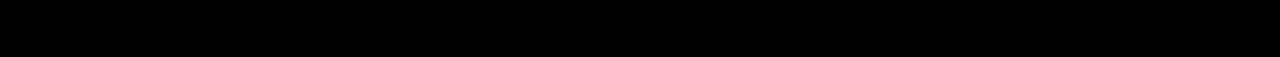
==== commit 76ad4c2f: "Update index.html" ====
--- a/index.html
+++ b/index.html
@@ -93,7 +93,7 @@
                         </div>
                         <div class="card">
                             <div class="card-image">
-                                <img src="images/serGay.jpg" alt="">
+                                <img src="images/sergay.jpg" alt="">
                             </div>
                             <div class="card-info">
                                 <div class="card-name">
@@ -210,4 +210,4 @@
         </footer>
      </div>
 </body>
-</html>+</html>
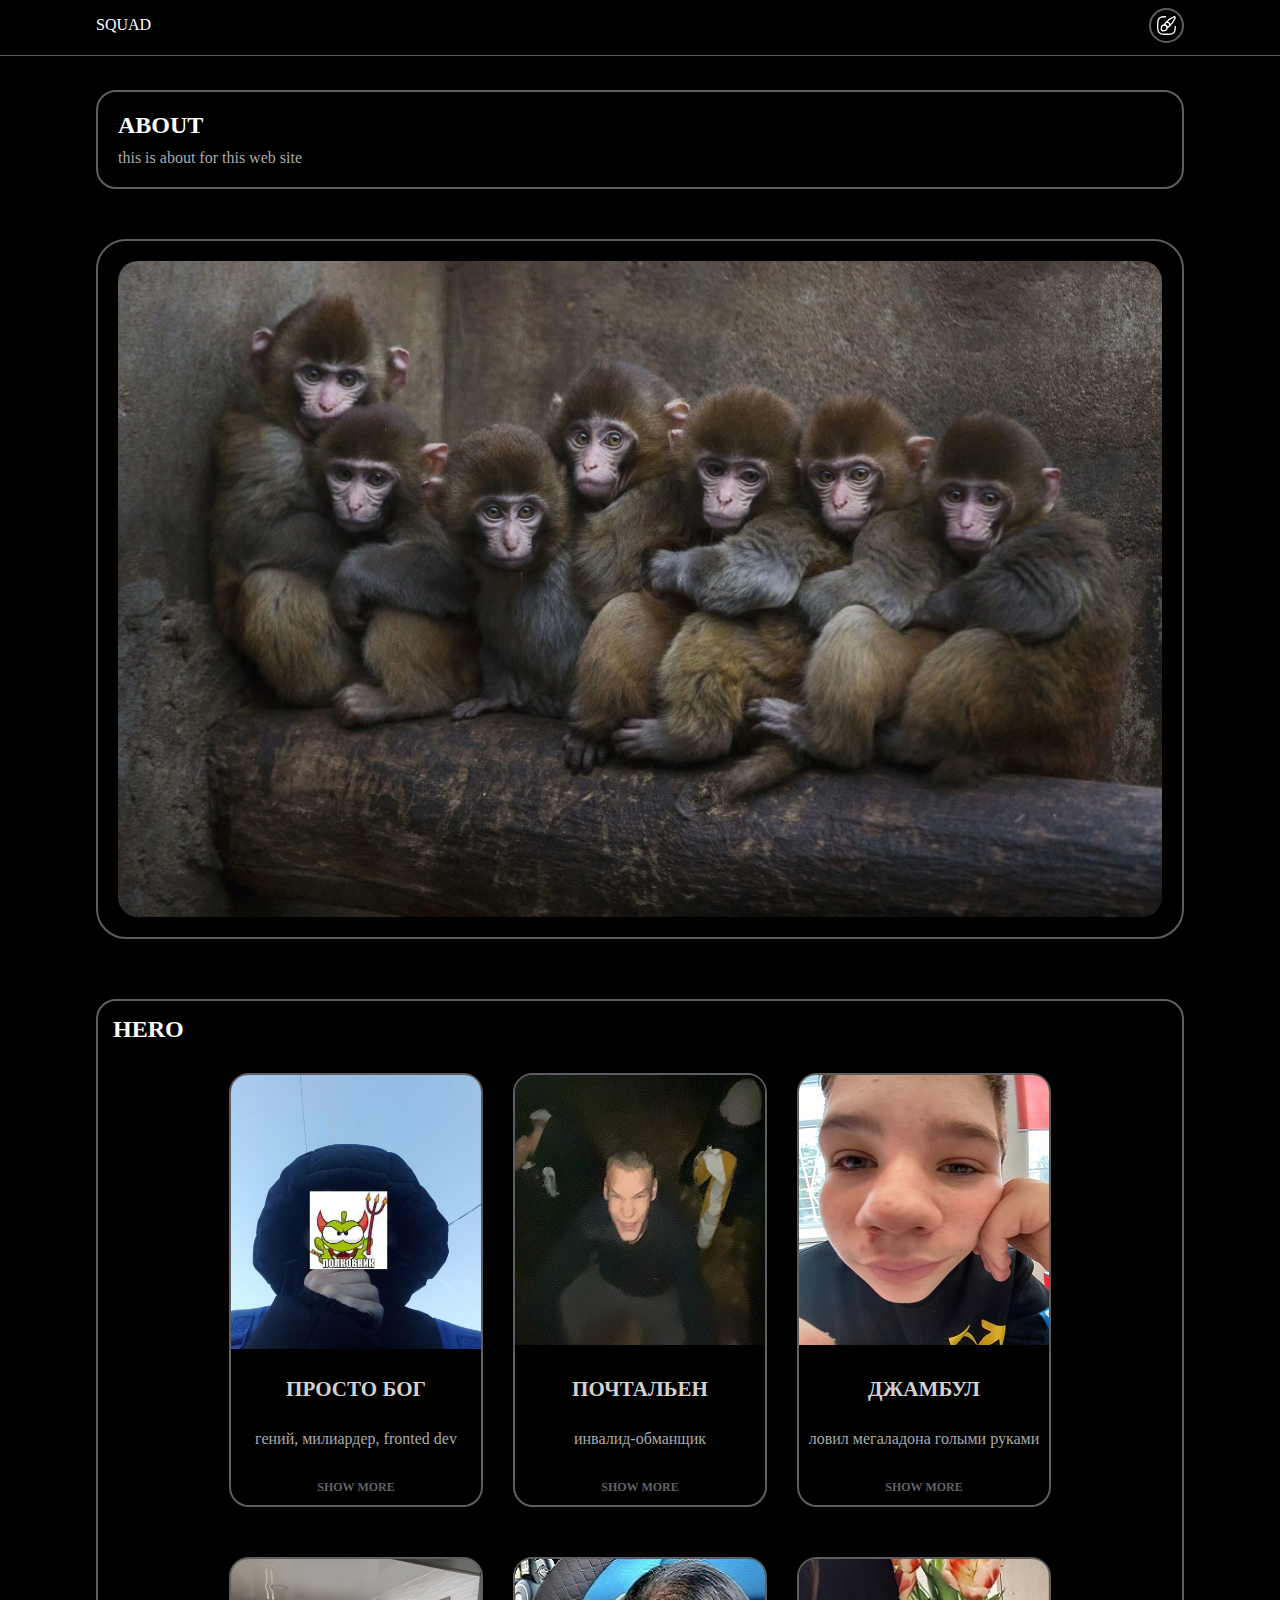
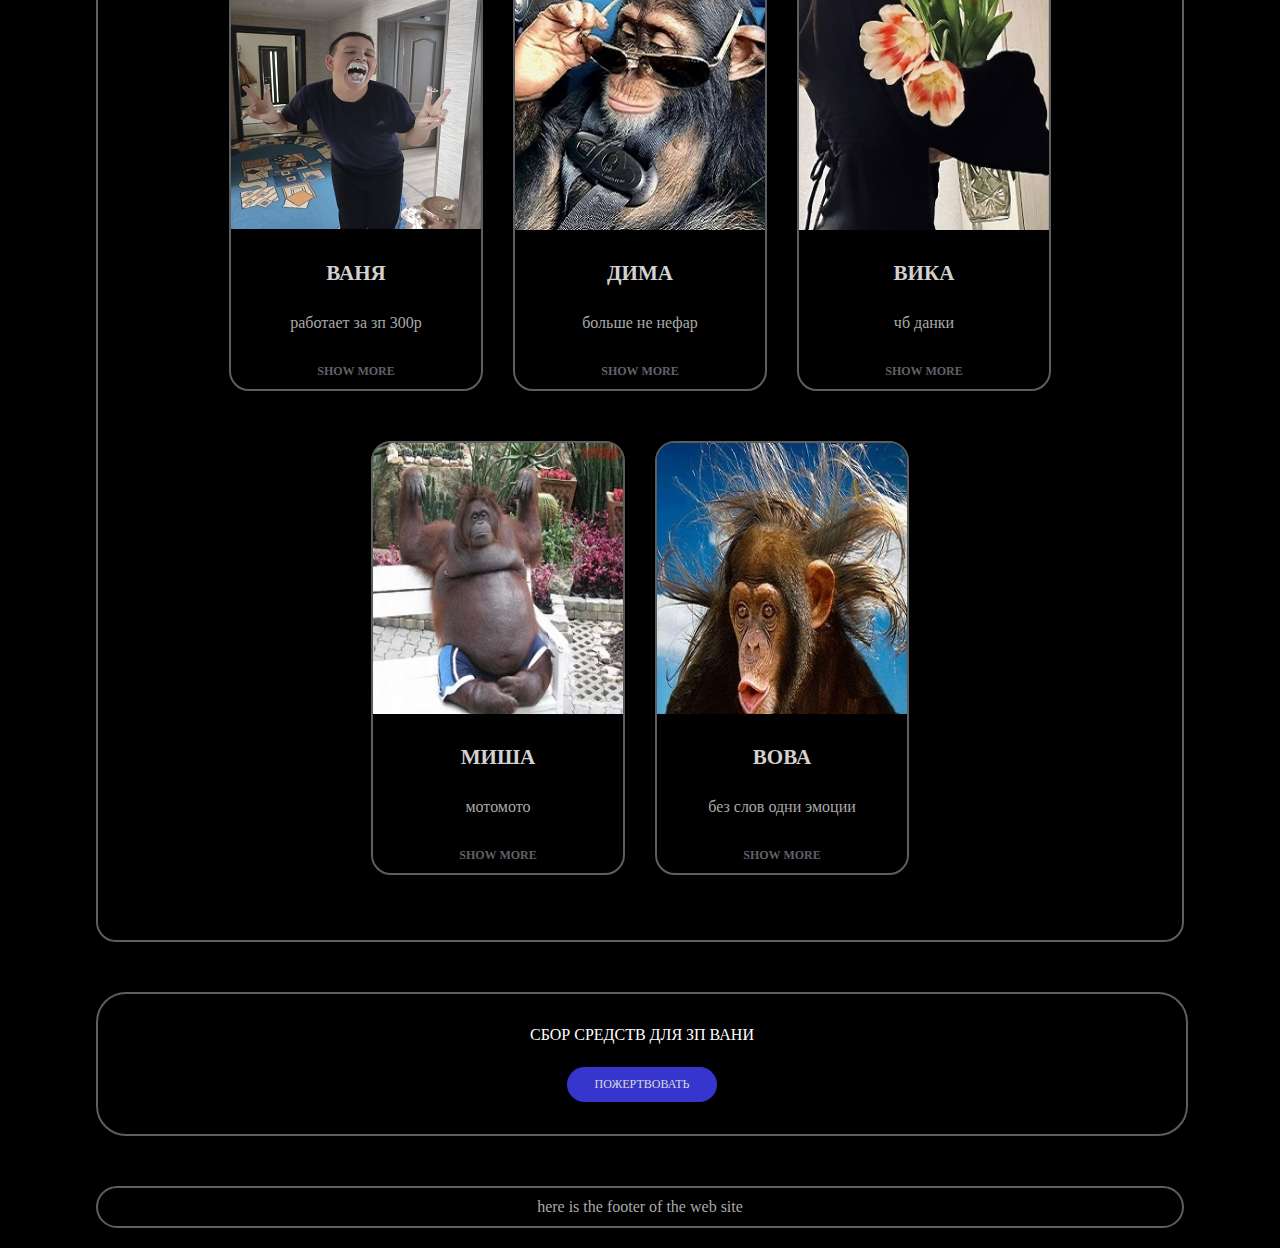
==== commit 05453b87: "Add files via upload" ====
--- a/index.html
+++ b/index.html
@@ -93,7 +93,7 @@
                         </div>
                         <div class="card">
                             <div class="card-image">
-                                <img src="images/sergay.jpg" alt="">
+                                <img src="images/serGay.jpg" alt="">
                             </div>
                             <div class="card-info">
                                 <div class="card-name">
@@ -181,27 +181,10 @@
      </main>
      <div class="container">
         <section>
-            <div class="galery">
-                <div class="galery-box" id="1">
-                    <div class="modal">
-                        <span class="close-button">&times</span>
-                        <video class="video" src="" controls></video>
-                    </div>
-                    <div class="galery-desc">
-                        1 фото
-                    </div>
-                    <div class="galery-content">
-                        <img class="preview-video" src="images/god.jpg" alt="">
-                        <button class="play-button">смотреть</button>
-                    </div>
-                </div>
-                <div class="galery-box" id="2">
-                    <div class="galery-desc">
-
-                    </div>
-                    <div class="galery-content">
-
-                    </div>
+            <div class="money">
+                <div class="money-box">
+                    <p>сбор средств для зп вани</p>
+                    <a class="money-but" href="http://t.me/send?start=IVEil5jVGxpQ">пожертвовать</a>
                 </div>
             </div>
         </section>
@@ -210,4 +193,4 @@
         </footer>
      </div>
 </body>
-</html>
+</html>--- a/css/style.css
+++ b/css/style.css
@@ -85,7 +85,7 @@
     margin-bottom: 50px;
     margin-top: 90px;
     padding: 20px;
-    border: 1px solid rgb(95, 94, 94);
+    border: 2px solid rgb(95, 94, 94);
     border-radius: 20px;
 }
 
@@ -117,7 +117,7 @@
 
 .heros {
     padding: 15px;
-    border: 1px solid rgb(95, 94, 94);
+    border: 2px solid rgb(95, 94, 94);
     border-radius: 20px;
     margin-bottom: 50px;
 }
@@ -192,112 +192,34 @@
     color: rgb(75, 75, 99);
 }
 
-.galery {
-    width: 100%;
-    height: 350px;
-    border: 2px solid rgb(95, 94, 94);
-    border-radius: 20px;
-    padding: 15px;
-    margin-bottom: 30px;
-    box-sizing: border-box;
-}
-
-.galery-box {
-    width: 100%;
+.money  {
+    width: 100%;
+    border-radius: 30px;
+    border: 2px solid rgb(95, 94, 94);
+    height: 100px;
+    padding: 20px 0px;
+    display: flex;
+    align-items: center;
+    justify-content: center;
+    margin-bottom: 50px;
+}
+
+.money-box  {
+    display: flex;
+    flex-direction: column;
+    align-items: center;
     height: 100%;
-    display: flex;
-    margin-bottom: 20px;
-    justify-content: space-evenly;
-    align-items: center;
-}
-
-.modal  {
-    display: none;
-    position: fixed;
-    z-index: 2;
-    width: 100%;
-    height: 100%;
-    overflow: auto;
-    background-color: rgba(0,0,0,0.3);
-    filter: blur(20px);
-}
-
-.modal-content  {
-    margin: 15% auto;
-    height: 100%;
-    width: 80%;
-    padding: 20px;
-    border: 1px solid #888;
-    display: flex;
-    flex-direction: column;
-    border-radius: 30px;
-}
-
-.video {
-    width: 100%;
-    height: 95%;
-}
-
-.close-button   {
-    color: #aaa;
-    float: right;
-    font-size: 40px;
-    font-weight: bold;
-    cursor: pointer;
-    content: '/2716';
-    padding: 8px;
-    border-radius: 50%;
-    border: 1px solid #aaa;
-    transition:  .3s;
-    width: 43px;
-    height: 43px;
-    margin-bottom: 30px;
+    justify-content: space-around;
+}
+
+.money-but  {
+    width: 130px;
+    background-color: rgb(54, 54, 206);
+    padding: 10px;
+    border-radius: 20px;
+    font-size: 12px;
+    color: rgb(219, 219, 219);
     text-align: center;
-}
-
-.close-button:hover {
-    background-color: #f44336;
-    color: aliceblue;
-}
-
-.galery-desc    {
-    width: 50%;
-    height: 100%;
-    text-align: center;
-    display: flex;
-    justify-content: center;
-    align-items: center;
-}
-
-.galery-content {
-    display: flex;
-    flex-direction: column;
-    align-items: center;
-}
-
-.play-button    {
-    display: inline-block;
-    background-color: rgb(23, 23, 177);
-    border: none;
-    border-radius: 20px;
-    padding: 10px;
-    width: 150px;
-    color: rgb(176, 188, 199);
-    font-size: 20px;
-    text-align: center;
-    margin-top: 20px;
-    transition: .3s;
-    cursor: pointer;
-}
-
-.play-button:hover    {
-    background-color: rgb(55, 55, 179);
-}
-
-.preview-video  {
-    width: 250px;
-    height: 240px;
-    border-radius: 20px;
 }
 
 footer  {
--- a/css/black-style.css
+++ b/css/black-style.css
@@ -43,4 +43,8 @@
 
 body    {
     transition: background-color .2s;
-}+}
+
+body.black .telegram a {
+    color:aliceblue;
+}
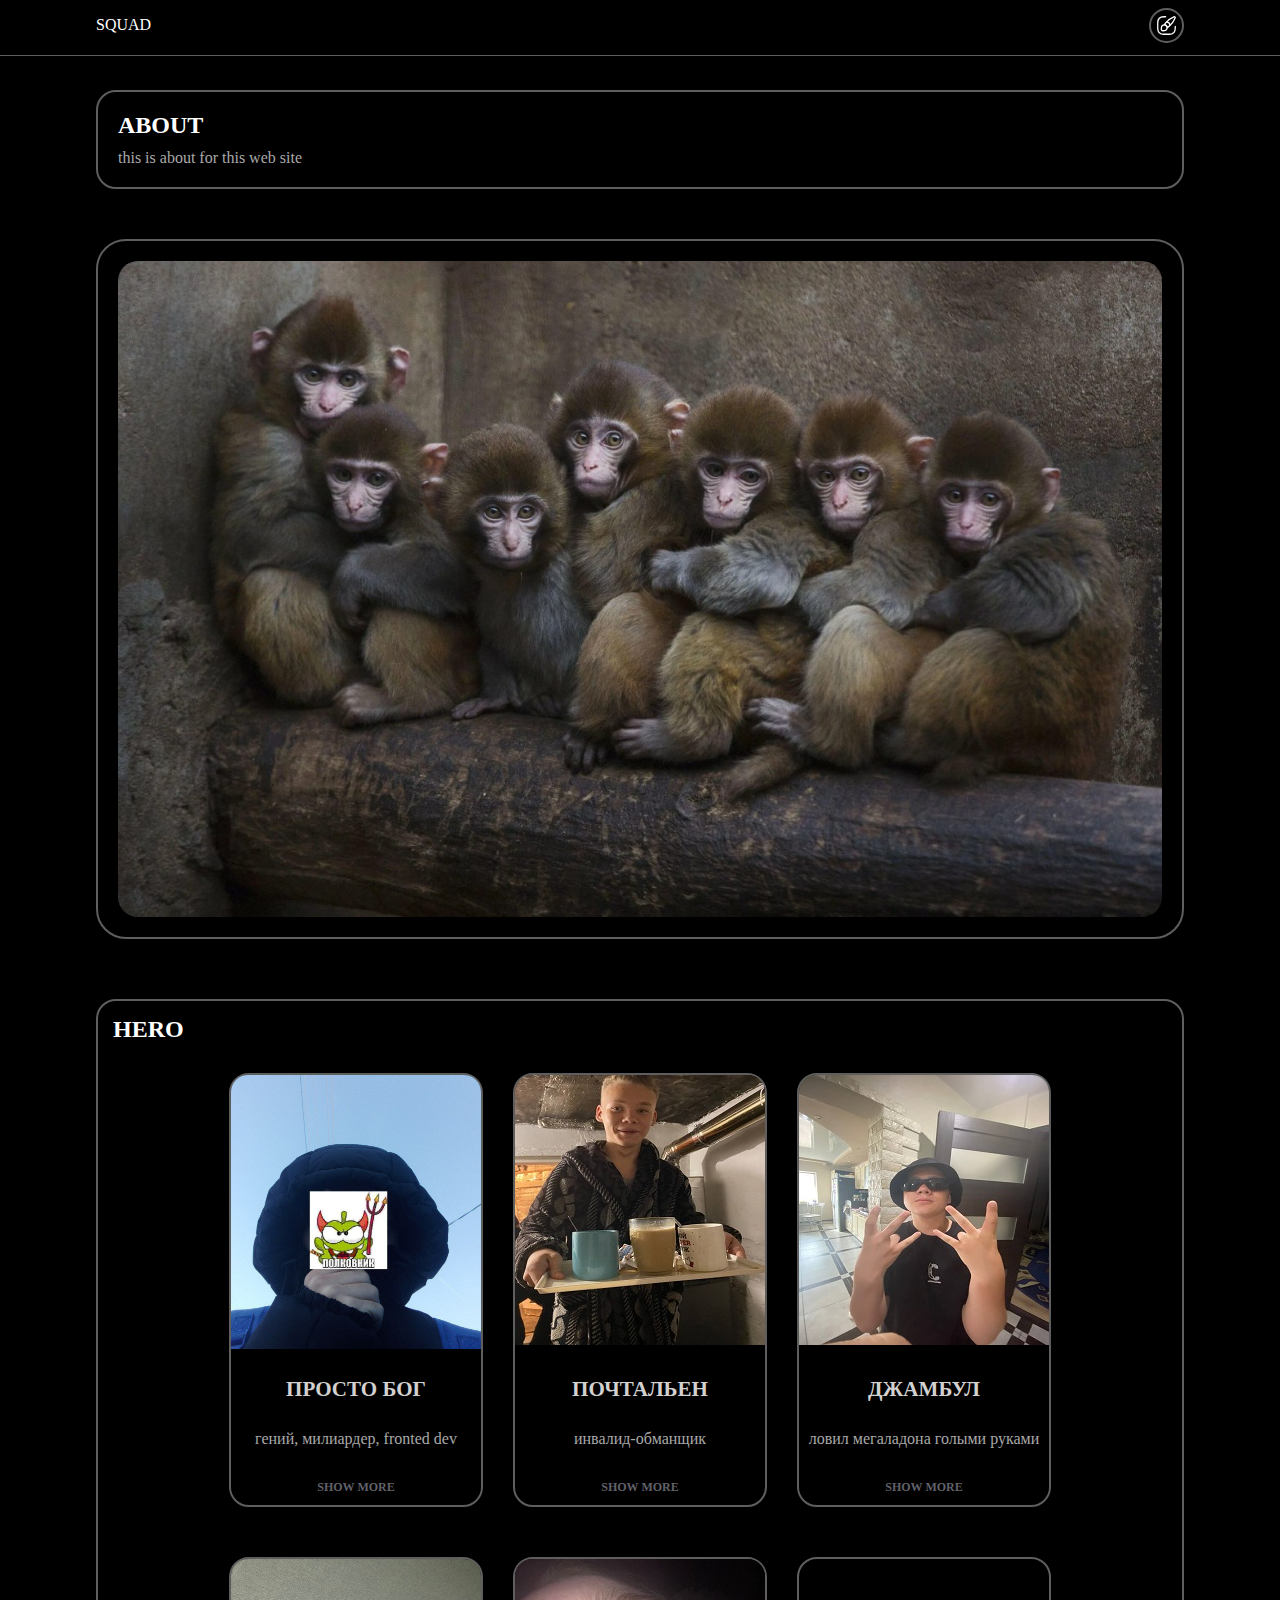
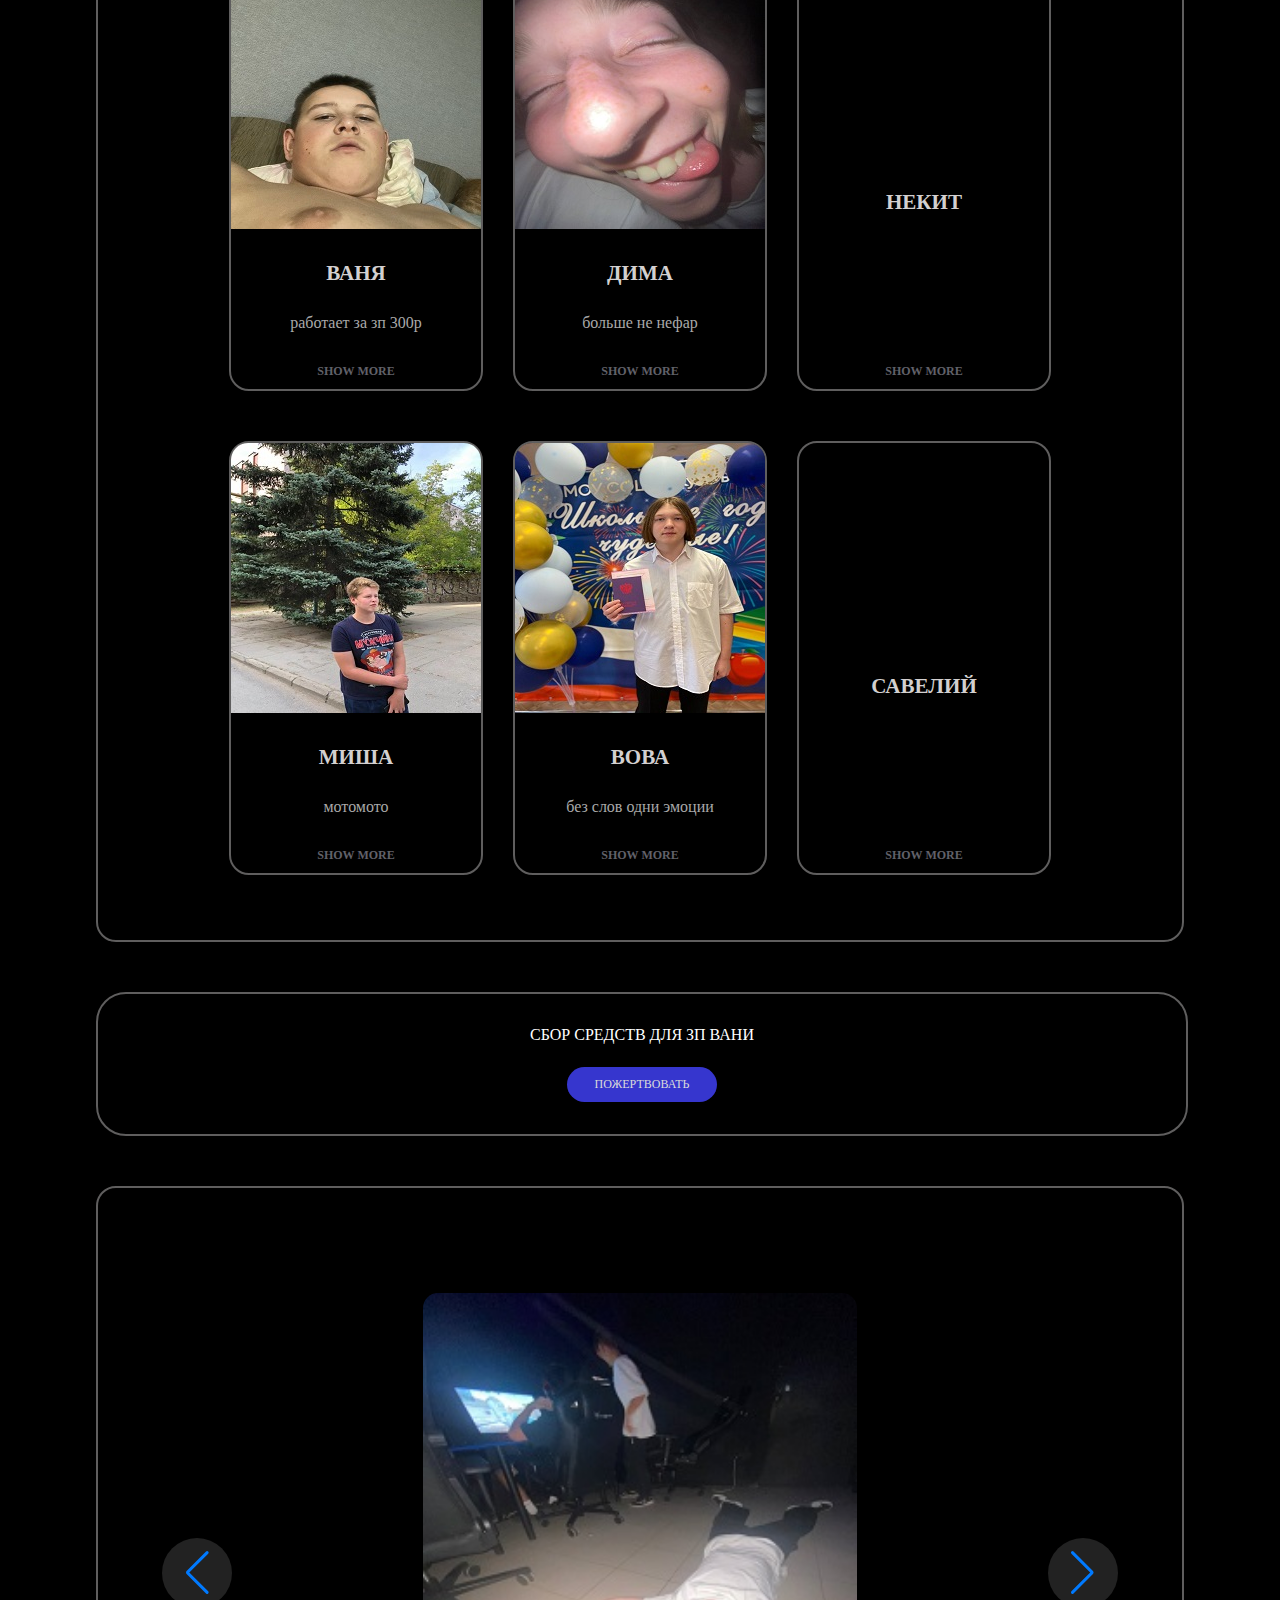
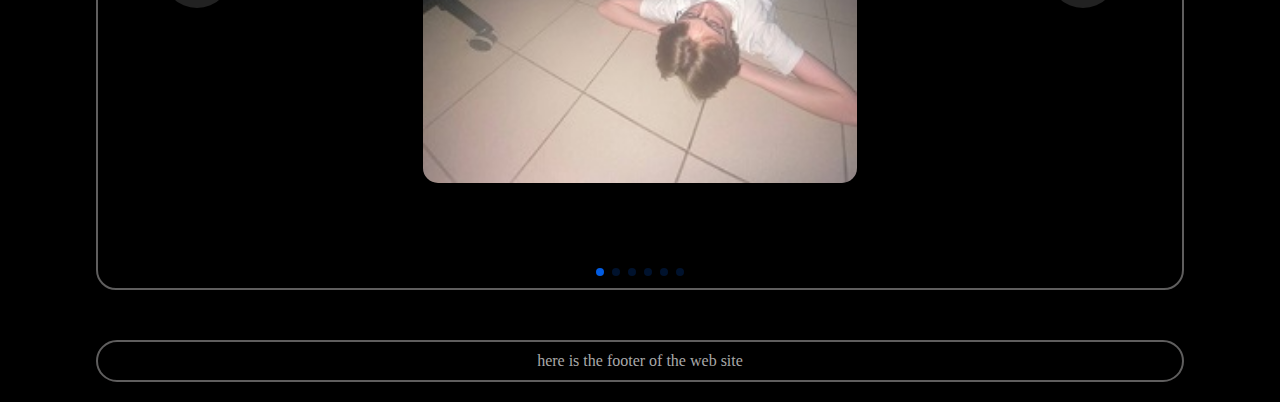
==== commit 05ffaf11: "Add files via upload" ====
--- a/index.html
+++ b/index.html
@@ -7,7 +7,11 @@
     <title>web</title>
     <link rel="stylesheet" href="css/style.css">
     <link rel="stylesheet" href="css/black-style.css">
-    <script src="main.js" defer></script>
+    <link rel="stylesheet" href="css/swiper.css">
+    <link rel="stylesheet" href="https://cdn.jsdelivr.net/npm/swiper@11/swiper-bundle.min.css"/>
+    <script src="https://cdn.jsdelivr.net/npm/swiper@11/swiper-bundle.min.js"></script>
+    <script src="js/main.js" defer></script>
+    <script src="js/swiper.js" defer></script>
 </head>
 <body class="">
     <script>
@@ -93,7 +97,7 @@
                         </div>
                         <div class="card">
                             <div class="card-image">
-                                <img src="images/serGay.jpg" alt="">
+                                <img src="images/sergay.jpg" alt="">
                             </div>
                             <div class="card-info">
                                 <div class="card-name">
@@ -135,17 +139,17 @@
                         </div>
                         <div class="card">
                             <div class="card-image">
-                                <img src="images/vika.jpg" alt="">
-                            </div>
-                            <div class="card-info">
-                                <div class="card-name">
-                                    <h3>вика</h3>
-                                </div>
-                                <div class="card-description">
-                                    <p>чб данки</p>
-                                </div>
-                            </div>
-                            <a class="show-more" href="profile/vika.html">show more</a>
+                                <img src="images/nekit.jpg" alt="">
+                            </div>
+                            <div class="card-info">
+                                <div class="card-name">
+                                    <h3>некит</h3>
+                                </div>
+                                <div class="card-description">
+                                    <p></p>
+                                </div>
+                            </div>
+                            <a class="show-more" href="profile/nekit.html">show more</a>
                         </div>
                         <div class="card">
                             <div class="card-image">
@@ -174,12 +178,26 @@
                                 </div>
                             </div>
                             <a class="show-more" href="profile/vova.html">show more</a>
+                        </div>
+                        <div class="card">
+                            <div class="card-image">
+                                <img src="images/saveli.jpg" alt="">
+                            </div>
+                            <div class="card-info">
+                                <div class="card-name">
+                                    <h3>савелий</h3>
+                                </div>
+                                <div class="card-description">
+                                    <p></p>
+                                </div>
+                            </div>
+                            <a class="show-more" href="profile/saveli.html">show more</a>
                         </div>
                 </div>
             </section>
         </div>
      </main>
-     <div class="container">
+    <div class="container">
         <section>
             <div class="money">
                 <div class="money-box">
@@ -188,9 +206,33 @@
                 </div>
             </div>
         </section>
+
+        <section class="swiper-container">
+            <div class="swiper">
+                <!-- Additional required wrapper -->
+                <div class="swiper-wrapper">
+                  <!-- Slides -->
+                  <div class="swiper-slide"><img src="images/dima2.jpg" alt="" class="slider-img"></div>
+                  <div class="swiper-slide"><img src="images/danil.jpg" alt="" class="slider-img"></div>
+                  <div class="swiper-slide"><img src="images/vania2.jpg" alt="" class="slider-img"></div>
+                  <div class="swiper-slide"><img src="images/dima3.jpg" alt="" class="slider-img"></div>
+                  <div class="swiper-slide"><img src="images/dima4.jpg" alt="" class="slider-img"></div>
+                  <div class="swiper-slide"><img src="images/vania3.jpg" alt="" class="slider-img"></div>
+
+                </div>
+                <!-- If we need pagination -->
+                <div class="swiper-pagination"></div>
+              
+                <!-- If we need navigation buttons -->
+                <div class="swiper-button-prev"></div>
+                <div class="swiper-button-next"></div>
+              
+              </div>
+        </section>
+
         <footer>
             <p>here is the footer of the web site</p>
         </footer>
-     </div>
+    </div>
 </body>
 </html>--- a/css/black-style.css
+++ b/css/black-style.css
@@ -48,3 +48,11 @@
 body.black .telegram a {
     color:aliceblue;
 }
+
+body.black .money-but   {
+    color: azure;
+}
+
+body.black .swiper  {
+    border: 2px solid rgb(95, 94, 94);
+}
